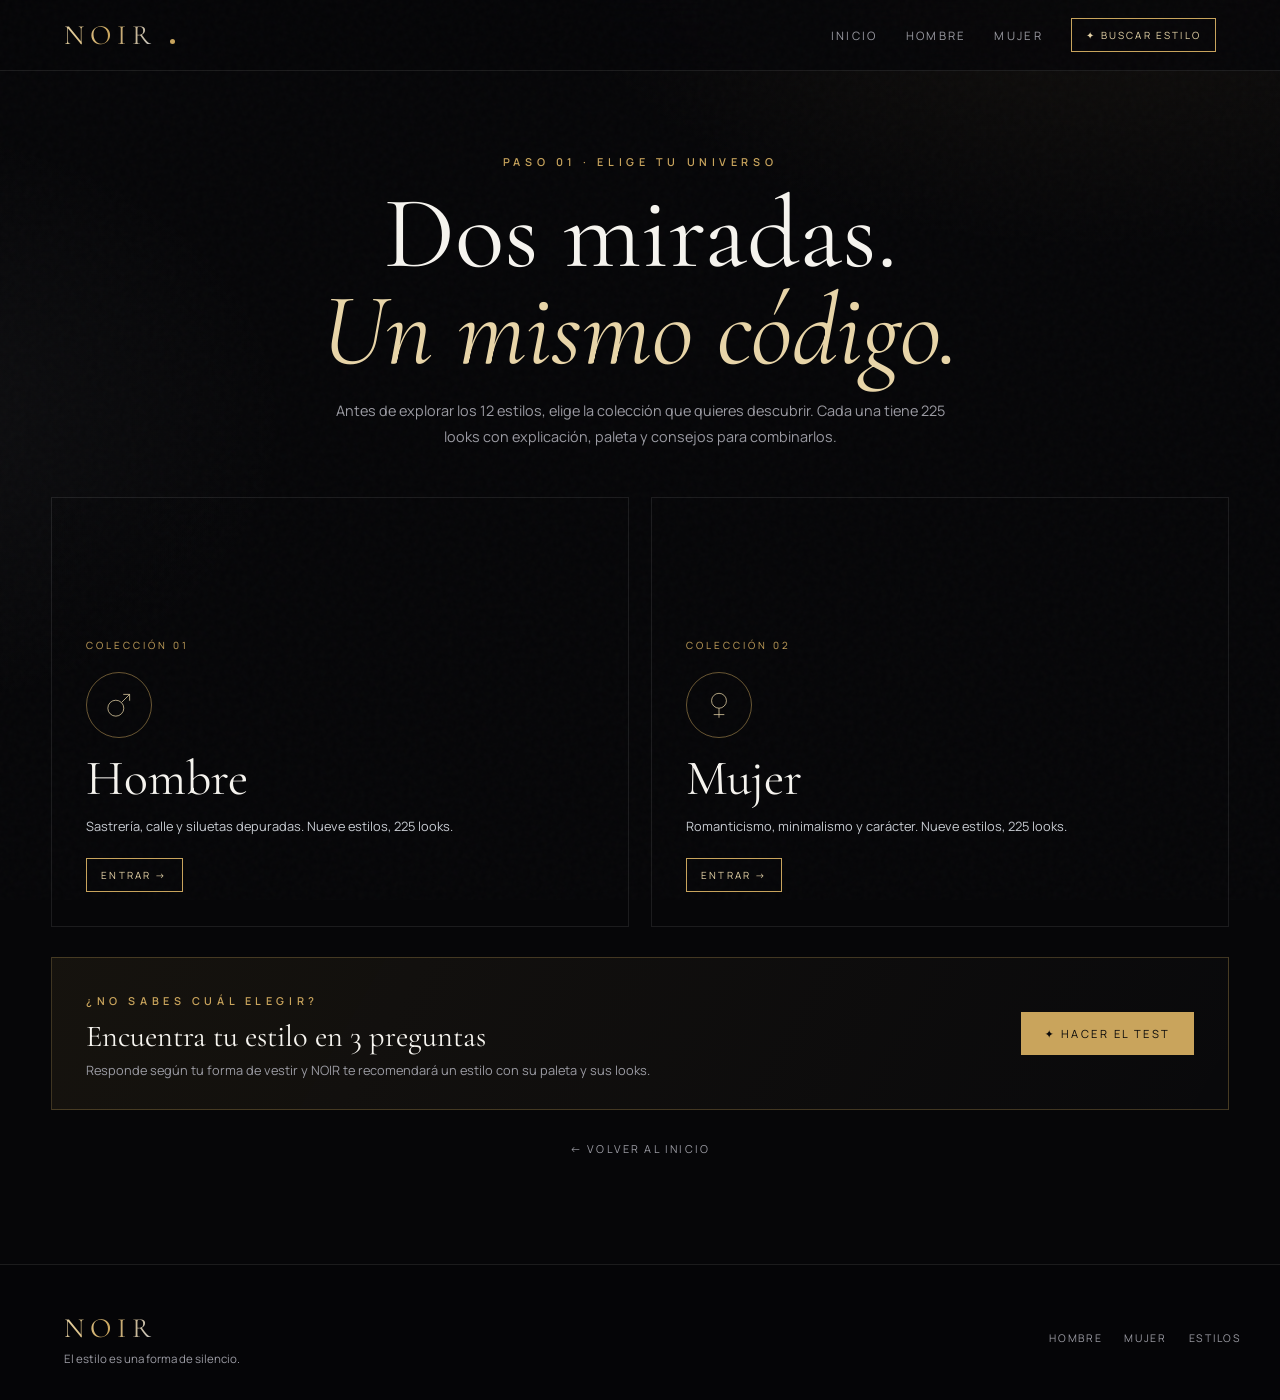
==== select.html @ a84e97fd "first commit" ====
<!DOCTYPE html>
<html lang="es">
<head>
  <meta charset="UTF-8">
  <meta name="viewport" content="width=device-width, initial-scale=1">
  <meta name="description" content="Elige tu colección en NOIR o descubre tu estilo con el test de 3 preguntas.">
  <title>Elige tu universo · NOIR</title>
  <link rel="stylesheet" href="assets/css/styles.css">
</head>
<body data-page="select">

  <header class="site-header">
    <a class="brand" href="index.html"><span class="brand-mark">NOIR</span><span class="brand-dot"></span></a>
    <nav class="nav">
      <a href="index.html">Inicio</a>
      <a href="men.html">Hombre</a>
      <a href="women.html">Mujer</a>
      <button class="btn btn--small menu-trigger" type="button" data-open-search>✦ Buscar estilo</button>
    </nav>
  </header>

  <main class="select-page">
    <section class="select-hero">
      <div class="wrap">
        <span class="eyebrow">Paso 01 · Elige tu universo</span>
        <h1>Dos miradas.<br><em>Un mismo código.</em></h1>
        <p class="select-intro">Antes de explorar los 12 estilos, elige la colección que quieres descubrir. Cada una tiene 225 looks con explicación, paleta y consejos para combinarlos.</p>

        <div class="select-grid">
          <a class="select-card" href="men.html" data-preview="men">
            <div class="select-preview"></div>
            <div class="select-overlay"></div>
            <div class="select-content">
              <small>Colección 01</small>
              <div class="select-symbol">
                <svg viewBox="0 0 64 64" aria-hidden="true"><circle cx="26" cy="38" r="15"/><path d="M37 27 52 12M40 12h12v12"/></svg>
              </div>
              <h2>Hombre</h2>
              <p>Sastrería, calle y siluetas depuradas. Nueve estilos, 225 looks.</p>
              <span class="btn btn--small">Entrar →</span>
            </div>
          </a>
          <a class="select-card" href="women.html" data-preview="women">
            <div class="select-preview"></div>
            <div class="select-overlay"></div>
            <div class="select-content">
              <small>Colección 02</small>
              <div class="select-symbol">
                <svg viewBox="0 0 64 64" aria-hidden="true"><circle cx="32" cy="24" r="14"/><path d="M32 38v18M22 50h20"/></svg>
              </div>
              <h2>Mujer</h2>
              <p>Romanticismo, minimalismo y carácter. Nueve estilos, 225 looks.</p>
              <span class="btn btn--small">Entrar →</span>
            </div>
          </a>
        </div>

        <div class="quiz-teaser">
          <div>
            <span class="eyebrow">¿No sabes cuál elegir?</span>
            <h3 class="serif">Encuentra tu estilo en 3 preguntas</h3>
            <p>Responde según tu forma de vestir y NOIR te recomendará un estilo con su paleta y sus looks.</p>
          </div>
          <button class="btn btn--solid" type="button" data-open-quiz>✦ Hacer el test</button>
        </div>
        <p style="text-align:center;margin-top:26px"><a class="back-link" href="index.html">← Volver al inicio</a></p>
      </div>
    </section>
  </main>

  <footer class="site-footer">
    <div class="wrap footer-inner">
      <div><a class="brand" href="index.html"><span class="brand-mark">NOIR</span></a><p>El estilo es una forma de silencio.</p></div>
      <div class="footer-links"><a href="men.html">Hombre</a><a href="women.html">Mujer</a><a href="#" data-open-search>Estilos</a></div>
    </div>
  </footer>

  <div id="search-overlay">
    <aside class="search-panel" role="dialog" aria-label="Buscar por estilo">
      <div class="search-panel-head">
        <div><span class="eyebrow">Menú de búsqueda</span><h2 class="serif">Explora estilos</h2></div>
        <button class="icon-close" type="button" data-close-search aria-label="Cerrar búsqueda">✕</button>
      </div>
      <div class="search-strip" id="search-strip"></div>
      <input id="search-input" class="search-input" type="search" placeholder="Buscar un estilo…" aria-label="Buscar un estilo">
      <div id="category-groups"></div>
      <div class="search-note"><b>12 estilos · 450 looks.</b> Cada estilo abre 25 cards con colores, categoría y explicación.</div>
    </aside>
  </div>

  <div id="detail-overlay"><div class="detail-box" role="dialog" aria-label="Detalle del outfit"></div></div>

  <div id="choose-overlay">
    <div class="choose-box" role="dialog" aria-label="Elegir colección">
      <button id="choose-close" class="icon-close" type="button" aria-label="Cerrar">✕</button>
      <span class="eyebrow">Estilo mixto</span>
      <h3 id="choose-name" class="serif"></h3>
      <p>Este estilo funciona en ambas colecciones. ¿Quieres verlo en hombre o en mujer?</p>
      <div class="choose-actions">
        <button class="btn" type="button" data-choose-gender="men">Hombre</button>
        <button class="btn btn--ghost" type="button" data-choose-gender="women">Mujer</button>
      </div>
    </div>
  </div>

  <div id="quiz-overlay">
    <div class="quiz-box" role="dialog" aria-label="Test de estilo">
      <button class="icon-close" type="button" data-close-quiz aria-label="Cerrar test">✕</button>
      <div id="quiz-flow">
        <div class="quiz-progress"><span id="quiz-step">Pregunta 1 de 3</span><div class="quiz-bar"><i id="quiz-bar-fill"></i></div></div>
        <span class="eyebrow">Test NOIR</span>
        <h2 id="quiz-question" class="serif"></h2>
        <div id="quiz-options"></div>
      </div>
      <div id="quiz-result" class="hidden"></div>
    </div>
  </div>

  <script src="assets/js/manifest.js"></script>
  <script src="assets/js/data.js"></script>
  <script src="assets/js/app.js"></script>
</body>
</html>
---- assets/css/styles.css ----
@import url('https://fonts.googleapis.com/css2?family=Cormorant+Garamond:ital,wght@0,400;0,500;0,600;1,400;1,500&family=Manrope:wght@300;400;500;600;700&display=swap');

:root {
  --black: #060608;
  --black-2: #0b0b0e;
  --panel: #111115;
  --panel-2: #17171c;
  --line: rgba(255, 255, 255, 0.09);
  --white: #f6f4ef;
  --muted: #9b9ba3;
  --silver: #c8ccd2;
  --gold: #c9a45c;
  --gold-soft: #e8d5a8;
  --gold-deep: #8a6d34;
  --serif: 'Cormorant Garamond', Georgia, serif;
  --sans: 'Manrope', system-ui, sans-serif;
  --shadow: 0 24px 60px rgba(0, 0, 0, 0.55);
}

* { box-sizing: border-box; }

html { scroll-behavior: smooth; }

body {
  margin: 0;
  min-height: 100vh;
  color: var(--white);
  background:
    radial-gradient(900px 600px at 85% -10%, rgba(201, 164, 92, 0.09), transparent 65%),
    radial-gradient(700px 500px at -10% 30%, rgba(200, 204, 210, 0.05), transparent 60%),
    var(--black);
  font-family: var(--sans);
  font-weight: 400;
  -webkit-font-smoothing: antialiased;
  overflow-x: hidden;
}

body::after {
  content: '';
  position: fixed;
  inset: 0;
  pointer-events: none;
  z-index: 999;
  opacity: 0.035;
  background-image: url("data:image/svg+xml,%3Csvg viewBox='0 0 180 180' xmlns='http://www.w3.org/2000/svg'%3E%3Cfilter id='n'%3E%3CfeTurbulence type='fractalNoise' baseFrequency='.9' numOctaves='3'/%3E%3C/filter%3E%3Crect width='100%25' height='100%25' filter='url(%23n)' opacity='.7'/%3E%3C/svg%3E");
}

a { color: inherit; text-decoration: none; }
button { font: inherit; color: inherit; }
img { display: block; max-width: 100%; }

::selection { background: rgba(201, 164, 92, 0.35); color: #fff; }

.wrap { width: min(1240px, 92vw); margin: 0 auto; }
.eyebrow {
  font-size: 0.68rem;
  letter-spacing: 0.42em;
  text-transform: uppercase;
  color: var(--gold);
  font-weight: 600;
}
.serif { font-family: var(--serif); font-weight: 500; }
.muted { color: var(--muted); }

/* ---------- Splash / animación de logo ---------- */
#splash {
  position: fixed;
  inset: 0;
  z-index: 1000;
  display: grid;
  place-items: center;
  background: radial-gradient(circle at 50% 48%, #161319 0%, #07070a 45%, #030304 100%);
  transition: opacity 0.9s ease, visibility 0.9s ease;
}
#splash.is-hidden { opacity: 0; visibility: hidden; pointer-events: none; }

.splash-ring {
  position: absolute;
  width: min(78vmin, 640px);
  aspect-ratio: 1;
  border: 1px solid rgba(201, 164, 92, 0.28);
  border-radius: 50%;
  animation: ringIn 1.5s cubic-bezier(.2,.8,.2,1) both, slowSpin 26s linear infinite;
}
.splash-ring::before,
.splash-ring::after {
  content: '';
  position: absolute;
  inset: 9%;
  border: 1px solid rgba(200, 204, 210, 0.13);
  border-radius: 50%;
}
.splash-ring::after { inset: 24%; border-color: rgba(201, 164, 92, 0.16); }

.splash-spark {
  position: absolute;
  width: 4px; height: 4px;
  border-radius: 50%;
  background: var(--gold-soft);
  box-shadow: 0 0 14px 3px rgba(232, 213, 168, 0.65);
  animation: sparkFloat 3.2s ease-in-out infinite alternate;
}

.splash-center { position: relative; text-align: center; z-index: 2; }
.monogram {
  position: relative;
  display: grid;
  place-items: center;
  width: 132px;
  height: 132px;
  margin: 0 auto 26px;
  border: 1px solid rgba(201, 164, 92, 0.6);
  transform: rotate(45deg) scale(0.5);
  opacity: 0;
  animation: monogramIn 1.1s cubic-bezier(.16,1,.3,1) 0.15s forwards;
}
.monogram span {
  transform: rotate(-45deg);
  font-family: var(--serif);
  font-size: 4.6rem;
  line-height: 1;
  color: var(--gold-soft);
  text-shadow: 0 0 30px rgba(201, 164, 92, 0.4);
}
.splash-title {
  display: flex;
  justify-content: center;
  gap: 0.06em;
  margin: 0;
  font-family: var(--serif);
  font-size: clamp(4rem, 16vw, 10rem);
  font-weight: 500;
  letter-spacing: 0.16em;
  line-height: 0.9;
  padding-left: 0.16em;
}
.splash-title span {
  display: inline-block;
  background: linear-gradient(105deg, #7c6640 0%, #f7e9c6 32%, #c9a45c 50%, #f7e9c6 68%, #7c6640 100%);
  background-size: 260% 100%;
  -webkit-background-clip: text;
  background-clip: text;
  color: transparent;
  clip-path: inset(0 0 100% 0);
  transform: translateY(26px);
  animation: letterIn 0.85s cubic-bezier(.16,1,.3,1) forwards, shimmer 3.2s ease-in-out infinite;
}
.splash-title span:nth-child(1) { animation-delay: 0.55s, 1.5s; }
.splash-title span:nth-child(2) { animation-delay: 0.68s, 1.5s; }
.splash-title span:nth-child(3) { animation-delay: 0.81s, 1.5s; }
.splash-title span:nth-child(4) { animation-delay: 0.94s, 1.5s; }
.splash-sub {
  margin-top: 20px;
  font-size: 0.66rem;
  letter-spacing: 0.62em;
  text-transform: uppercase;
  color: var(--silver);
  opacity: 0;
  animation: fadeSoft 1s ease 1.35s forwards;
}
.splash-line {
  width: 0;
  height: 1px;
  margin: 30px auto 0;
  background: linear-gradient(90deg, transparent, var(--gold), transparent);
  animation: lineGrow 1.2s ease 1.5s forwards;
}
.splash-skip {
  position: absolute;
  right: 28px;
  bottom: 26px;
  border: 0;
  background: none;
  color: var(--muted);
  font-size: 0.68rem;
  letter-spacing: 0.2em;
  text-transform: uppercase;
  cursor: pointer;
  z-index: 4;
}
.splash-skip:hover { color: var(--gold); }

@keyframes ringIn { from { transform: scale(0.6); opacity: 0; } to { transform: scale(1); opacity: 1; } }
@keyframes slowSpin { to { transform: rotate(360deg); } }
@keyframes monogramIn { to { transform: rotate(45deg) scale(1); opacity: 1; } }
@keyframes letterIn { to { clip-path: inset(0 0 -10% 0); transform: translateY(0); } }
@keyframes shimmer { 0%,100% { background-position: 0% 50%; } 50% { background-position: 100% 50%; } }
@keyframes fadeSoft { to { opacity: 0.8; } }
@keyframes lineGrow { to { width: min(300px, 60vw); } }
@keyframes sparkFloat {
  from { transform: translate3d(0, 12px, 0) scale(0.6); opacity: 0.2; }
  to { transform: translate3d(14px, -18px, 0) scale(1.25); opacity: 1; }
}

/* ---------- Header ---------- */
.site-header {
  position: sticky;
  top: 0;
  z-index: 100;
  display: flex;
  align-items: center;
  justify-content: space-between;
  gap: 20px;
  padding: 18px 5vw;
  border-bottom: 1px solid var(--line);
  background: rgba(6, 6, 8, 0.78);
  backdrop-filter: blur(18px);
}
.brand { display: inline-flex; align-items: baseline; gap: 12px; }
.brand-mark {
  font-family: var(--serif);
  font-size: 1.75rem;
  letter-spacing: 0.22em;
  background: linear-gradient(100deg, var(--gold-soft), var(--gold), var(--silver));
  -webkit-background-clip: text;
  background-clip: text;
  color: transparent;
}
.brand-dot { width: 5px; height: 5px; background: var(--gold); border-radius: 50%; }
.nav { display: flex; align-items: center; gap: 28px; }
.nav a {
  font-size: 0.72rem;
  letter-spacing: 0.2em;
  text-transform: uppercase;
  color: var(--muted);
  transition: color 0.25s;
}
.nav a:hover, .nav a.active { color: var(--gold-soft); }

.btn {
  display: inline-flex;
  align-items: center;
  justify-content: center;
  gap: 10px;
  padding: 13px 22px;
  border: 1px solid var(--gold);
  background: transparent;
  color: var(--gold-soft);
  font-size: 0.7rem;
  letter-spacing: 0.22em;
  text-transform: uppercase;
  cursor: pointer;
  transition: background 0.3s, color 0.3s, box-shadow 0.3s, transform 0.3s;
}
.btn:hover { background: var(--gold); color: #0a0a0b; box-shadow: 0 0 28px rgba(201,164,92,.25); transform: translateY(-2px); }
.btn--solid { background: var(--gold); color: #0a0a0b; }
.btn--solid:hover { background: var(--gold-soft); color: #0a0a0b; }
.btn--ghost { border-color: rgba(255,255,255,.22); color: var(--silver); }
.btn--ghost:hover { border-color: var(--silver); background: rgba(255,255,255,.06); color: #fff; box-shadow: none; }
.btn--small { padding: 9px 14px; font-size: 0.62rem; }
.btn svg { width: 16px; height: 16px; }
.menu-trigger { white-space: nowrap; }

/* ---------- Hero ---------- */
.hero {
  position: relative;
  min-height: min(78vh, 760px);
  display: grid;
  align-items: center;
  overflow: hidden;
}
.hero-glow {
  position: absolute;
  top: -20%;
  right: -5%;
  width: 60vw;
  height: 60vw;
  border-radius: 50%;
  background: radial-gradient(circle, rgba(201,164,92,.14), transparent 62%);
  filter: blur(20px);
  pointer-events: none;
}
.hero-inner { position: relative; display: grid; gap: 26px; padding: 80px 0 70px; max-width: 820px; }
.hero h1 {
  margin: 0;
  font-family: var(--serif);
  font-size: clamp(3.2rem, 8vw, 7.4rem);
  font-weight: 400;
  line-height: 0.96;
  letter-spacing: -0.02em;
}
.hero h1 em { color: var(--gold-soft); font-weight: 400; }
.hero p { max-width: 540px; margin: 0; color: var(--muted); font-size: 0.98rem; line-height: 1.85; font-weight: 300; }
.hero-actions { display: flex; flex-wrap: wrap; gap: 14px; margin-top: 14px; }
.hero-meta { display: flex; gap: 34px; margin-top: 42px; }
.hero-meta div { border-left: 1px solid rgba(201,164,92,.45); padding-left: 16px; }
.hero-meta strong { display: block; font-family: var(--serif); font-size: 2rem; color: var(--white); line-height: 1; }
.hero-meta span { font-size: .62rem; letter-spacing: .2em; text-transform: uppercase; color: var(--muted); }

/* ---------- Secciones ---------- */
.section { padding: 76px 0; }
.section--top { padding-top: 40px; }
.section-head { display: flex; align-items: flex-end; justify-content: space-between; gap: 24px; margin-bottom: 34px; }
.section-head h2 {
  margin: 10px 0 0;
  font-family: var(--serif);
  font-size: clamp(2.2rem, 4.4vw, 3.8rem);
  font-weight: 400;
  line-height: 1.05;
}
.section-head p { margin: 0; max-width: 380px; color: var(--muted); font-size: .86rem; line-height: 1.7; }
.divider { height: 1px; background: linear-gradient(90deg, transparent, var(--line) 15%, var(--line) 85%, transparent); }

/* ---------- Tarjetas de género ---------- */
.gender-grid { display: grid; grid-template-columns: repeat(2, minmax(0, 1fr)); gap: 22px; }
.gender-card {
  position: relative;
  overflow: hidden;
  display: grid;
  grid-template-columns: 1fr auto;
  align-items: center;
  gap: 16px;
  min-height: 260px;
  padding: 38px;
  border: 1px solid var(--line);
  background: linear-gradient(145deg, rgba(255,255,255,.035), rgba(255,255,255,.008));
  transition: border-color .4s, transform .4s, background .4s;
}
.gender-card::before {
  content: '';
  position: absolute;
  inset: 0;
  background: radial-gradient(400px 200px at 90% 10%, rgba(201,164,92,.12), transparent 70%);
  opacity: 0;
  transition: opacity .4s;
}
.gender-card:hover { border-color: rgba(201,164,92,.55); transform: translateY(-6px); background: linear-gradient(145deg, rgba(201,164,92,.09), rgba(255,255,255,.01)); }
.gender-card:hover::before { opacity: 1; }
.gender-card small { display: block; color: var(--gold); letter-spacing: .3em; font-size: .62rem; text-transform: uppercase; }
.gender-card h3 { margin: 12px 0 6px; font-family: var(--serif); font-size: clamp(2.6rem, 5vw, 4.4rem); font-weight: 400; }
.gender-card p { margin: 0 0 22px; color: var(--muted); font-size: .82rem; max-width: 280px; line-height: 1.7; }
.gender-card .btn { position: relative; }
.gender-icon {
  position: relative;
  width: 150px;
  height: 150px;
  display: grid;
  place-items: center;
  border: 1px solid rgba(201,164,92,.35);
  border-radius: 50%;
}
.gender-icon::before { content: ''; position: absolute; inset: 12px; border: 1px dashed rgba(200,204,210,.18); border-radius: 50%; animation: slowSpin 40s linear infinite; }
.gender-icon svg { width: 62px; height: 62px; fill: none; stroke: var(--gold-soft); stroke-width: 1.3; }
.gender-card:hover .gender-icon svg { filter: drop-shadow(0 0 12px rgba(201,164,92,.6)); }

/* ---------- Mosaico aleatorio ---------- */
.mosaic {
  display: grid;
  grid-template-columns: repeat(6, 1fr);
  grid-auto-rows: 120px;
  gap: 10px;
}
.mosaic button {
  position: relative;
  padding: 0;
  border: 0;
  overflow: hidden;
  background: var(--panel);
  cursor: pointer;
}
.mosaic button:nth-child(1) { grid-column: span 2; grid-row: span 2; }
.mosaic button:nth-child(2) { grid-column: span 2; grid-row: span 1; }
.mosaic button:nth-child(3) { grid-column: span 1; grid-row: span 2; }
.mosaic button:nth-child(4) { grid-column: span 2; grid-row: span 1; }
.mosaic button:nth-child(6) { grid-column: span 2; grid-row: span 1; }
.mosaic img { width: 100%; height: 100%; object-fit: cover; filter: grayscale(.35) contrast(1.05); transition: transform .7s, filter .5s; }
.mosaic button:hover img { transform: scale(1.08); filter: grayscale(0); }
.mosaic button::after {
  content: '';
  position: absolute;
  inset: 0;
  background: linear-gradient(180deg, transparent 45%, rgba(0,0,0,.7));
  opacity: .7;
}
.mosaic button span {
  position: absolute;
  z-index: 2;
  left: 12px;
  bottom: 10px;
  font-size: .58rem;
  letter-spacing: .18em;
  text-transform: uppercase;
  color: var(--gold-soft);
  opacity: 0;
  transform: translateY(6px);
  transition: .3s;
}
.mosaic button:hover span { opacity: 1; transform: none; }

/* ---------- Panel de búsqueda ---------- */
#search-overlay {
  position: fixed;
  inset: 0;
  z-index: 300;
  display: flex;
  justify-content: flex-end;
  background: rgba(0,0,0,.72);
  backdrop-filter: blur(6px);
  opacity: 0;
  visibility: hidden;
  transition: opacity .35s, visibility .35s;
}
#search-overlay.is-open { opacity: 1; visibility: visible; }
.search-panel {
  width: min(680px, 100%);
  height: 100%;
  overflow-y: auto;
  padding: 34px clamp(20px, 4vw, 48px) 60px;
  border-left: 1px solid rgba(201,164,92,.3);
  background: linear-gradient(180deg, #101014, #08080a);
  transform: translateX(40px);
  opacity: 0;
  transition: transform .45s cubic-bezier(.16,1,.3,1), opacity .45s;
}
#search-overlay.is-open .search-panel { transform: none; opacity: 1; }
.search-panel-head { display: flex; align-items: flex-start; justify-content: space-between; gap: 20px; }
.search-panel h2 { margin: 8px 0 4px; font-family: var(--serif); font-size: 2.8rem; font-weight: 400; }
.icon-close {
  width: 40px; height: 40px;
  display: grid; place-items: center;
  border: 1px solid var(--line);
  background: transparent;
  cursor: pointer;
  color: var(--silver);
  font-size: 1.2rem;
  transition: .25s;
}
.icon-close:hover { border-color: var(--gold); color: var(--gold); transform: rotate(90deg); }
.search-strip { display: flex; gap: 6px; height: 74px; margin: 26px 0 10px; overflow: hidden; }
.search-strip img { width: 25%; height: 100%; object-fit: cover; filter: grayscale(.5) brightness(.75); }
.search-input {
  width: 100%;
  margin: 14px 0 4px;
  padding: 12px 14px;
  border: 1px solid var(--line);
  background: rgba(255,255,255,.03);
  color: var(--white);
  font-family: var(--sans);
  font-size: .78rem;
  letter-spacing: .04em;
  outline: none;
  transition: border-color .25s;
}
.search-input::placeholder { color: var(--muted); }
.search-input:focus { border-color: var(--gold); }
.group-title {
  display: flex;
  align-items: center;
  gap: 14px;
  margin: 30px 0 14px;
  font-size: .64rem;
  letter-spacing: .32em;
  text-transform: uppercase;
  color: var(--silver);
}
.group-title::after { content: ''; flex: 1; height: 1px; background: var(--line); }
.category-grid { display: grid; grid-template-columns: repeat(2, minmax(0,1fr)); gap: 10px; }
.category-item {
  display: flex;
  align-items: center;
  gap: 12px;
  padding: 12px;
  border: 1px solid var(--line);
  background: rgba(255,255,255,.018);
  text-align: left;
  cursor: pointer;
  transition: .3s;
}
.category-item:hover { border-color: rgba(201,164,92,.55); background: rgba(201,164,92,.07); transform: translateY(-2px); }
.category-item img { width: 46px; height: 58px; object-fit: cover; filter: grayscale(.4); }
.category-item b { display: block; font-family: var(--serif); font-size: 1.15rem; font-weight: 500; }
.category-item small { color: var(--muted); font-size: .6rem; letter-spacing: .12em; }
.search-note { margin-top: 28px; padding: 16px; border: 1px solid rgba(201,164,92,.22); background: rgba(201,164,92,.05); color: var(--muted); font-size: .76rem; line-height: 1.7; }
.search-note b { color: var(--gold-soft); }

/* ---------- Lookbook / cards ---------- */
.page-hero { padding: 72px 0 38px; }
.page-hero h1 {
  margin: 12px 0 12px;
  font-family: var(--serif);
  font-size: clamp(3.2rem, 7vw, 6.4rem);
  font-weight: 400;
  line-height: .95;
}
.page-hero p { margin: 0; max-width: 620px; color: var(--muted); line-height: 1.8; font-size: .9rem; }
.page-hero-actions { display: flex; flex-wrap: wrap; gap: 12px; margin-top: 28px; }
.back-link { display: inline-flex; align-items: center; gap: 8px; color: var(--muted); font-size: .68rem; letter-spacing: .2em; text-transform: uppercase; }
.back-link:hover { color: var(--gold); }
.filters { display: flex; flex-wrap: wrap; gap: 8px; padding: 22px 0 28px; border-top: 1px solid var(--line); }
.chip {
  padding: 9px 15px;
  border: 1px solid var(--line);
  background: transparent;
  color: var(--muted);
  font-size: .65rem;
  letter-spacing: .16em;
  text-transform: uppercase;
  cursor: pointer;
  transition: .25s;
}
.chip:hover { color: var(--white); border-color: var(--silver); }
.chip.is-active { border-color: var(--gold); background: rgba(201,164,92,.12); color: var(--gold-soft); }

.card-grid { display: grid; grid-template-columns: repeat(auto-fill, minmax(230px, 1fr)); gap: 18px; }
.outfit-card {
  position: relative;
  display: block;
  width: 100%;
  padding: 0;
  border: 1px solid var(--line);
  background: var(--panel);
  text-align: left;
  cursor: pointer;
  overflow: hidden;
  opacity: 0;
  transform: translateY(22px);
  transition: opacity .6s ease, transform .6s ease, border-color .35s, box-shadow .35s;
}
.outfit-card.is-visible { opacity: 1; transform: none; }
.outfit-card:hover { border-color: rgba(201,164,92,.6); box-shadow: 0 18px 45px rgba(0,0,0,.6); }
.card-image { position: relative; aspect-ratio: 3 / 4; overflow: hidden; background: #15151a; }
.card-image img { width: 100%; height: 100%; object-fit: cover; transition: transform .8s cubic-bezier(.16,1,.3,1), filter .5s; filter: saturate(.86) contrast(1.03); }
.outfit-card:hover .card-image img { transform: scale(1.07); filter: saturate(1.05); }
.card-image::after { content: ''; position: absolute; inset: 0; background: linear-gradient(180deg, transparent 40%, rgba(4,4,6,.88)); }
.card-num { position: absolute; top: 12px; right: 12px; z-index: 2; font-family: var(--serif); font-size: 1.2rem; color: rgba(255,255,255,.55); }
.card-style {
  position: absolute;
  top: 12px; left: 12px; z-index: 2;
  padding: 5px 9px;
  border: 1px solid rgba(201,164,92,.5);
  background: rgba(6,6,8,.6);
  color: var(--gold-soft);
  font-size: .55rem;
  letter-spacing: .16em;
  text-transform: uppercase;
}
.card-info { position: relative; padding: 16px 16px 18px; }
.card-info h3 { margin: 0 0 6px; font-family: var(--serif); font-size: 1.35rem; font-weight: 500; }
.card-info p { margin: 0 0 12px; font-size: .7rem; color: var(--muted); letter-spacing: .08em; }
.swatches { display: flex; gap: 5px; }
.swatches i { width: 15px; height: 15px; border-radius: 50%; border: 1px solid rgba(255,255,255,.25); }
.card-cta {
  position: absolute;
  right: 14px; bottom: 14px;
  width: 28px; height: 28px;
  display: grid; place-items: center;
  border: 1px solid var(--line);
  border-radius: 50%;
  color: var(--gold);
  font-size: .8rem;
  transition: .3s;
}
.outfit-card:hover .card-cta { background: var(--gold); color: #111; border-color: var(--gold); }
.hidden { display: none !important; }

/* ---------- Modal de detalle ---------- */
#detail-overlay {
  position: fixed;
  inset: 0;
  z-index: 400;
  display: grid;
  place-items: center;
  padding: 24px;
  background: rgba(0,0,0,.82);
  backdrop-filter: blur(10px);
  opacity: 0;
  visibility: hidden;
  transition: opacity .35s, visibility .35s;
}
#detail-overlay.is-open { opacity: 1; visibility: visible; }
.detail-box {
  position: relative;
  display: grid;
  grid-template-columns: minmax(0, 1fr) minmax(0, 1fr);
  width: min(1000px, 96vw);
  max-height: min(88vh, 780px);
  border: 1px solid rgba(201,164,92,.35);
  background: #0c0c10;
  box-shadow: var(--shadow);
  overflow: hidden;
  transform: translateY(24px) scale(.98);
  transition: transform .45s cubic-bezier(.16,1,.3,1);
}
#detail-overlay.is-open .detail-box { transform: none; }
.detail-image { position: relative; min-height: 420px; overflow: hidden; background: #17171c; }
.detail-image img { width: 100%; height: 100%; object-fit: cover; }
.detail-image::after { content: ''; position: absolute; inset: 0; background: linear-gradient(180deg, transparent 60%, rgba(0,0,0,.6)); }
.detail-badge { position: absolute; z-index: 2; top: 20px; left: 20px; padding: 7px 12px; border: 1px solid rgba(201,164,92,.6); background: rgba(0,0,0,.55); color: var(--gold-soft); font-size: .6rem; letter-spacing: .2em; text-transform: uppercase; }
.detail-body { overflow-y: auto; padding: 42px clamp(24px, 4vw, 46px); }
.detail-body .eyebrow { display: block; margin-bottom: 12px; }
.detail-body h2 { margin: 0 0 6px; font-family: var(--serif); font-size: clamp(2rem, 4vw, 3.2rem); font-weight: 400; line-height: 1; }
.detail-tagline { margin: 0 0 24px; color: var(--gold); font-family: var(--serif); font-style: italic; font-size: 1.25rem; }
.detail-section { padding: 18px 0; border-top: 1px solid var(--line); }
.detail-label { display: block; margin-bottom: 10px; font-size: .6rem; letter-spacing: .28em; text-transform: uppercase; color: var(--silver); }
.detail-section p { margin: 0; color: var(--muted); font-size: .85rem; line-height: 1.8; font-weight: 300; }
.detail-category { display: inline-block; padding: 7px 12px; border: 1px solid rgba(201,164,92,.35); color: var(--gold-soft); font-size: .72rem; letter-spacing: .08em; }
.color-list { display: flex; flex-wrap: wrap; gap: 14px; }
.color-item { display: flex; align-items: center; gap: 8px; font-size: .72rem; color: var(--silver); }
.color-item i { width: 24px; height: 24px; border: 1px solid rgba(255,255,255,.25); border-radius: 50%; }
.color-item small { display: block; color: var(--muted); font-size: .55rem; letter-spacing: .08em; }
.piece-list { display: flex; flex-wrap: wrap; gap: 7px; }
.piece-list span { padding: 6px 10px; border: 1px solid var(--line); color: var(--muted); font-size: .66rem; }
.detail-actions { display: flex; flex-wrap: wrap; gap: 10px; margin-top: 26px; }
.modal-close {
  position: absolute;
  z-index: 5;
  top: 14px; right: 14px;
  width: 38px; height: 38px;
  display: grid; place-items: center;
  border: 1px solid rgba(255,255,255,.25);
  background: rgba(6,6,8,.7);
  color: #fff;
  font-size: 1.1rem;
  cursor: pointer;
  transition: .25s;
}
.modal-close:hover { background: var(--gold); color: #111; transform: rotate(90deg); }
.detail-nav { position: absolute; z-index: 5; bottom: 16px; left: 16px; display: flex; gap: 8px; }
.detail-nav button {
  width: 34px; height: 34px;
  border: 1px solid rgba(255,255,255,.3);
  background: rgba(0,0,0,.5);
  color: #fff;
  cursor: pointer;
  transition: .25s;
}
.detail-nav button:hover { background: var(--gold); color: #111; }

/* ---------- Selector de género para estilos mixtos ---------- */
#choose-overlay {
  position: fixed;
  inset: 0;
  z-index: 350;
  display: grid;
  place-items: center;
  padding: 20px;
  background: rgba(0,0,0,.8);
  backdrop-filter: blur(8px);
  opacity: 0;
  visibility: hidden;
  transition: .3s;
}
#choose-overlay.is-open { opacity: 1; visibility: visible; }
.choose-box { position: relative; width: min(440px, 94vw); padding: 42px 34px; border: 1px solid rgba(201,164,92,.4); background: #0d0d11; text-align: center; }
.choose-box h3 { margin: 10px 0 8px; font-family: var(--serif); font-size: 2.2rem; font-weight: 400; }
.choose-box p { margin: 0 0 26px; color: var(--muted); font-size: .8rem; }
.choose-actions { display: grid; grid-template-columns: 1fr 1fr; gap: 12px; }

/* ---------- Footer ---------- */
.site-footer { padding: 46px 5vw 34px; border-top: 1px solid var(--line); background: #050507; }
.footer-inner { display: flex; flex-wrap: wrap; align-items: center; justify-content: space-between; gap: 20px; }
.footer-inner p { margin: 6px 0 0; color: var(--muted); font-size: .72rem; }
.footer-links { display: flex; gap: 22px; }
.footer-links a { color: var(--muted); font-size: .66rem; letter-spacing: .16em; text-transform: uppercase; }
.footer-links a:hover { color: var(--gold); }

/* ---------- Pantalla de selección ---------- */
.select-page { min-height: 100vh; }
.select-hero { padding: 78px 0 90px; text-align: center; }
.select-hero h1 {
  margin: 14px 0 18px;
  font-family: var(--serif);
  font-size: clamp(3.2rem, 8vw, 7rem);
  font-weight: 400;
  line-height: .95;
}
.select-hero h1 em { color: var(--gold-soft); font-weight: 400; }
.select-intro { max-width: 620px; margin: 0 auto 46px; color: var(--muted); line-height: 1.85; font-size: .9rem; }
.select-grid { display: grid; grid-template-columns: repeat(2, minmax(0, 1fr)); gap: 22px; text-align: left; }
.select-card {
  position: relative;
  min-height: 430px;
  display: flex;
  align-items: flex-end;
  overflow: hidden;
  border: 1px solid var(--line);
  transition: border-color .4s, transform .4s, box-shadow .4s;
}
.select-card:hover { border-color: var(--gold); transform: translateY(-6px); box-shadow: 0 24px 60px rgba(0,0,0,.6); }
.select-preview { position: absolute; inset: 0; display: grid; grid-template-columns: 1fr 1fr; gap: 4px; }
.select-preview img { width: 100%; height: 100%; object-fit: cover; filter: grayscale(.55) brightness(.6); transition: transform .9s, filter .5s; }
.select-card:hover .select-preview img { transform: scale(1.06); filter: grayscale(.05) brightness(.8); }
.select-overlay { position: absolute; inset: 0; background: linear-gradient(180deg, rgba(6,6,8,.25) 0%, rgba(6,6,8,.55) 35%, rgba(6,6,8,.95) 100%); }
.select-content { position: relative; z-index: 2; padding: 34px; }
.select-content small { color: var(--gold); font-size: .62rem; letter-spacing: .3em; text-transform: uppercase; }
.select-symbol { width: 66px; height: 66px; margin: 18px 0 10px; display: grid; place-items: center; border: 1px solid rgba(201,164,92,.5); border-radius: 50%; }
.select-symbol svg { width: 34px; height: 34px; fill: none; stroke: var(--gold-soft); stroke-width: 1.4; }
.select-content h2 { margin: 0 0 8px; font-family: var(--serif); font-size: 3.1rem; font-weight: 400; }
.select-content p { margin: 0 0 20px; color: var(--silver); font-size: .8rem; line-height: 1.7; }
.quiz-teaser {
  display: flex;
  align-items: center;
  justify-content: space-between;
  gap: 24px;
  margin-top: 30px;
  padding: 30px 34px;
  border: 1px solid rgba(201,164,92,.28);
  background: linear-gradient(120deg, rgba(201,164,92,.08), rgba(255,255,255,.01));
  text-align: left;
}
.quiz-teaser h3 { margin: 8px 0 6px; font-size: 1.9rem; font-weight: 400; }
.quiz-teaser p { margin: 0; color: var(--muted); font-size: .8rem; }

/* ---------- Test de estilo ---------- */
#quiz-overlay, #favorites-overlay {
  position: fixed;
  inset: 0;
  z-index: 360;
  display: grid;
  place-items: center;
  padding: 20px;
  background: rgba(0,0,0,.85);
  backdrop-filter: blur(10px);
  opacity: 0;
  visibility: hidden;
  transition: .35s;
}
#quiz-overlay.is-open, #favorites-overlay.is-open { opacity: 1; visibility: visible; }
.quiz-box { position: relative; width: min(560px, 96vw); padding: 38px; border: 1px solid rgba(201,164,92,.4); background: #0d0d11; box-shadow: var(--shadow); }
.quiz-progress { margin-bottom: 28px; }
.quiz-progress span { font-size: .62rem; letter-spacing: .22em; text-transform: uppercase; color: var(--muted); }
.quiz-bar { height: 2px; margin-top: 10px; background: var(--line); }
.quiz-bar i { display: block; height: 100%; width: 33%; background: var(--gold); transition: width .4s; }
.quiz-box h2 { margin: 12px 0 24px; font-family: var(--serif); font-size: 2.2rem; font-weight: 400; line-height: 1.1; }
#quiz-options { display: grid; gap: 10px; }
.quiz-option {
  width: 100%;
  padding: 16px 18px;
  border: 1px solid var(--line);
  background: rgba(255,255,255,.02);
  color: var(--white);
  text-align: left;
  font-size: .85rem;
  cursor: pointer;
  transition: .25s;
}
.quiz-option:hover { border-color: var(--gold); background: rgba(201,164,92,.09); transform: translateX(6px); }
.quiz-result h2 { color: var(--gold-soft); }
.quiz-result .result-image { width: 100%; height: 210px; object-fit: cover; margin: 6px 0 20px; filter: saturate(.9); }
.quiz-result p { color: var(--muted); font-size: .85rem; line-height: 1.75; }
.quiz-result .result-palette { display: flex; gap: 6px; margin: 18px 0; }
.quiz-result .result-palette i { width: 26px; height: 26px; border-radius: 50%; border: 1px solid rgba(255,255,255,.25); }
.quiz-result .choose-actions { margin-top: 20px; }

/* ---------- Favoritos ---------- */
.fav-panel { width: min(900px, 96vw); max-height: 90vh; overflow-y: auto; padding: 30px; border: 1px solid rgba(201,164,92,.35); background: #0b0b0f; }
.fav-panel-head { display: flex; align-items: center; justify-content: space-between; gap: 16px; margin-bottom: 24px; }
.fav-panel h2 { margin: 6px 0 0; font-family: var(--serif); font-size: 2.2rem; font-weight: 400; }
.fav-empty { padding: 50px 20px; text-align: center; color: var(--muted); border: 1px dashed var(--line); }
.fav-item { position: relative; }
.fav-remove {
  position: absolute;
  z-index: 3;
  top: 10px; right: 10px;
  width: 28px; height: 28px;
  border: 1px solid rgba(255,255,255,.3);
  background: rgba(0,0,0,.6);
  color: #fff;
  cursor: pointer;
}
.fav-remove:hover { background: var(--gold); color: #111; }
.fav-count-badge { display: inline-grid; place-items: center; min-width: 18px; height: 18px; margin-left: 4px; padding: 0 4px; border-radius: 50%; background: var(--gold); color: #111; font-size: .6rem; }

/* ---------- Didáctica en inicio ---------- */
.steps { display: grid; grid-template-columns: repeat(3, minmax(0,1fr)); gap: 18px; }
.step { padding: 26px; border: 1px solid var(--line); background: rgba(255,255,255,.02); }
.step b { display: block; font-family: var(--serif); font-size: 2.6rem; color: var(--gold); line-height: 1; }
.step h3 { margin: 14px 0 8px; font-family: var(--serif); font-size: 1.5rem; font-weight: 500; }
.step p { margin: 0; color: var(--muted); font-size: .8rem; line-height: 1.7; }
.style-map { display: grid; grid-template-columns: repeat(4, minmax(0,1fr)); gap: 12px; }
.style-tile { padding: 20px; border: 1px solid var(--line); background: rgba(255,255,255,.02); transition: .3s; }
.style-tile:hover { border-color: var(--gold); transform: translateY(-4px); background: rgba(201,164,92,.06); }
.style-tile small { color: var(--gold); font-size: .56rem; letter-spacing: .18em; text-transform: uppercase; }
.style-tile h3 { margin: 8px 0 6px; font-family: var(--serif); font-size: 1.4rem; font-weight: 500; }
.style-tile p { margin: 0; color: var(--muted); font-size: .72rem; line-height: 1.6; }
.tip-box {
  display: flex; align-items: center; justify-content: space-between; gap: 20px;
  padding: 26px 30px; border: 1px solid rgba(200,204,210,.18);
  background: linear-gradient(120deg, rgba(200,204,210,.06), transparent);
}
.tip-box p { margin: 8px 0 0; color: var(--silver); font-family: var(--serif); font-size: 1.25rem; font-style: italic; }
.toast {
  position: fixed;
  z-index: 600;
  left: 50%;
  bottom: 32px;
  transform: translate(-50%, 20px);
  padding: 12px 20px;
  border: 1px solid var(--gold);
  background: #111;
  color: var(--gold-soft);
  font-size: .74rem;
  letter-spacing: .08em;
  opacity: 0;
  pointer-events: none;
  transition: .3s;
}
.toast.is-visible { opacity: 1; transform: translate(-50%, 0); }

/* Botones de color copiables */
.color-item { border: 0; background: none; cursor: pointer; padding: 2px; text-align: left; }
.color-item:hover i { outline: 1px solid var(--gold); outline-offset: 3px; }
.color-item small { font-family: monospace; }

/* ---------- Responsive ---------- */
@media (max-width: 860px) {
  .nav { gap: 14px; }
  .nav a { font-size: .62rem; letter-spacing: .1em; }
  .gender-grid { grid-template-columns: 1fr; }
  .mosaic { grid-template-columns: repeat(4, 1fr); grid-auto-rows: 100px; }
  .detail-box { grid-template-columns: 1fr; max-height: 94vh; }
  .detail-image { min-height: 280px; height: 38vh; }
  .detail-body { padding: 28px 22px; }
  .section-head { flex-direction: column; align-items: flex-start; }
  .select-grid { grid-template-columns: 1fr; }
  .select-card { min-height: 380px; }
  .quiz-teaser { flex-direction: column; align-items: flex-start; }
  .steps { grid-template-columns: 1fr; }
  .style-map { grid-template-columns: repeat(2, minmax(0, 1fr)); }
}
@media (max-width: 600px) {
  .site-header { padding: 14px 4vw; flex-wrap: wrap; }
  .nav { order: 3; width: 100%; justify-content: space-between; }
  .brand-mark { font-size: 1.4rem; }
  .btn { padding: 11px 14px; font-size: .62rem; }
  .hero { min-height: auto; }
  .hero-inner { padding: 60px 0 50px; }
  .hero-meta { gap: 18px; }
  .hero-meta strong { font-size: 1.5rem; }
  .mosaic { grid-template-columns: repeat(3, 1fr); grid-auto-rows: 88px; }
  .mosaic button:nth-child(n) { grid-column: span 1; grid-row: span 1; }
  .mosaic button:nth-child(1) { grid-column: span 2; grid-row: span 2; }
  .category-grid { grid-template-columns: 1fr; }
  .card-grid { grid-template-columns: repeat(2, minmax(0, 1fr)); gap: 10px; }
  .card-info { padding: 12px; }
  .card-info h3 { font-size: 1.1rem; }
  .gender-card { padding: 28px 22px; }
  .gender-icon { width: 100px; height: 100px; }
  .gender-icon svg { width: 44px; height: 44px; }
  .select-content { padding: 24px; }
  .select-content h2 { font-size: 2.4rem; }
  .style-map { grid-template-columns: 1fr; }
  .fav-panel { padding: 18px; }
  .quiz-box { padding: 26px 20px; }
}

@media (prefers-reduced-motion: reduce) {
  *, *::before, *::after { animation-duration: .01ms !important; animation-iteration-count: 1 !important; transition-duration: .01ms !important; }
}
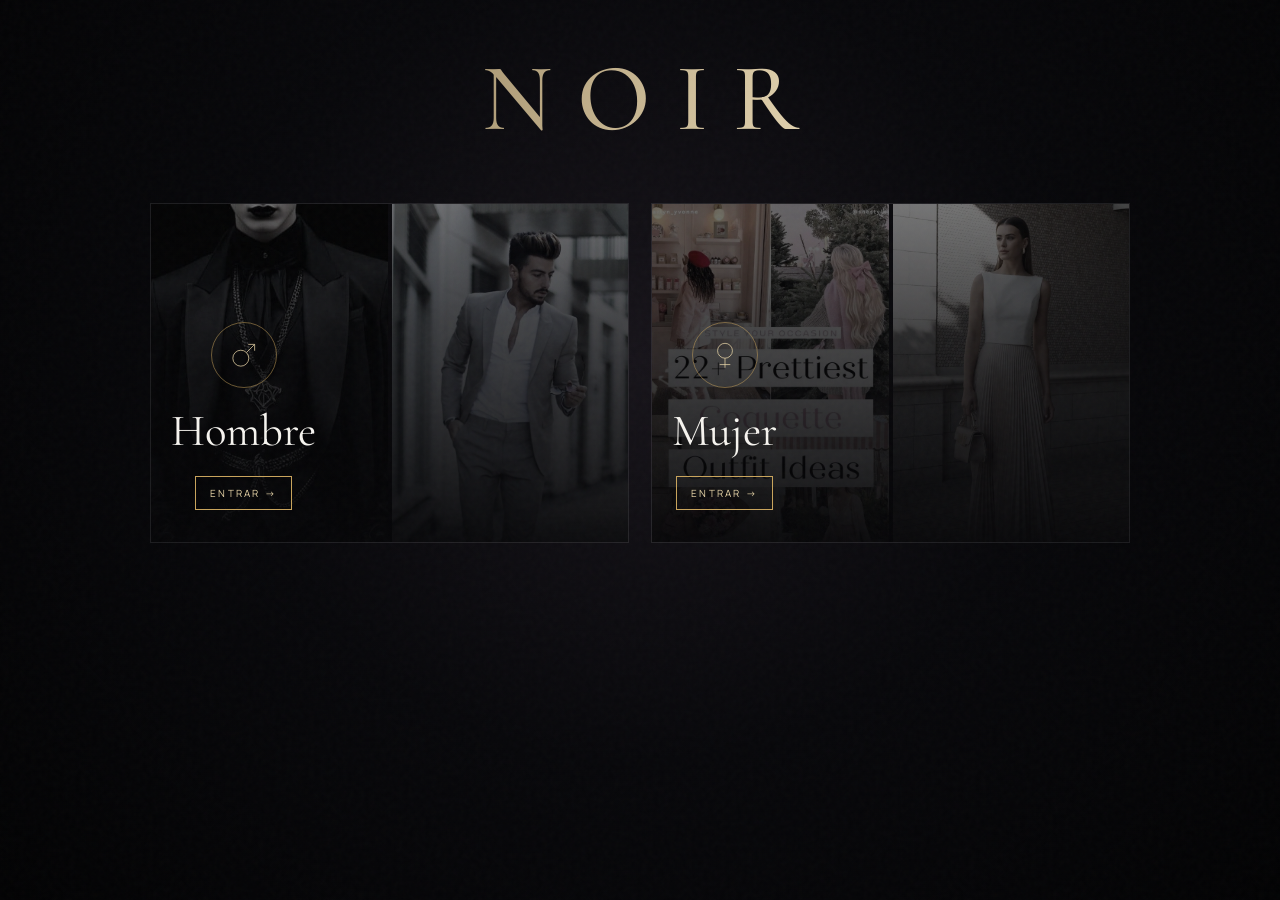
==== commit 1c6ac2c8: "second" ====
--- a/select.html
+++ b/select.html
@@ -3,118 +3,39 @@
 <head>
   <meta charset="UTF-8">
   <meta name="viewport" content="width=device-width, initial-scale=1">
-  <meta name="description" content="Elige tu colección en NOIR o descubre tu estilo con el test de 3 preguntas.">
+  <meta name="description" content="Elige tu colección en NOIR: Hombre o Mujer.">
   <title>Elige tu universo · NOIR</title>
   <link rel="stylesheet" href="assets/css/styles.css">
 </head>
-<body data-page="select">
-
-  <header class="site-header">
-    <a class="brand" href="index.html"><span class="brand-mark">NOIR</span><span class="brand-dot"></span></a>
-    <nav class="nav">
-      <a href="index.html">Inicio</a>
-      <a href="men.html">Hombre</a>
-      <a href="women.html">Mujer</a>
-      <button class="btn btn--small menu-trigger" type="button" data-open-search>✦ Buscar estilo</button>
-    </nav>
-  </header>
+<body data-page="select" class="select-only">
 
   <main class="select-page">
-    <section class="select-hero">
-      <div class="wrap">
-        <span class="eyebrow">Paso 01 · Elige tu universo</span>
-        <h1>Dos miradas.<br><em>Un mismo código.</em></h1>
-        <p class="select-intro">Antes de explorar los 12 estilos, elige la colección que quieres descubrir. Cada una tiene 225 looks con explicación, paleta y consejos para combinarlos.</p>
-
-        <div class="select-grid">
-          <a class="select-card" href="men.html" data-preview="men">
-            <div class="select-preview"></div>
-            <div class="select-overlay"></div>
-            <div class="select-content">
-              <small>Colección 01</small>
-              <div class="select-symbol">
-                <svg viewBox="0 0 64 64" aria-hidden="true"><circle cx="26" cy="38" r="15"/><path d="M37 27 52 12M40 12h12v12"/></svg>
-              </div>
-              <h2>Hombre</h2>
-              <p>Sastrería, calle y siluetas depuradas. Nueve estilos, 225 looks.</p>
-              <span class="btn btn--small">Entrar →</span>
-            </div>
-          </a>
-          <a class="select-card" href="women.html" data-preview="women">
-            <div class="select-preview"></div>
-            <div class="select-overlay"></div>
-            <div class="select-content">
-              <small>Colección 02</small>
-              <div class="select-symbol">
-                <svg viewBox="0 0 64 64" aria-hidden="true"><circle cx="32" cy="24" r="14"/><path d="M32 38v18M22 50h20"/></svg>
-              </div>
-              <h2>Mujer</h2>
-              <p>Romanticismo, minimalismo y carácter. Nueve estilos, 225 looks.</p>
-              <span class="btn btn--small">Entrar →</span>
-            </div>
-          </a>
+    <div class="select-logo" aria-label="NOIR">NOIR</div>
+    <div class="select-choices">
+      <a class="select-card" href="men.html" data-gender="men" data-preview="men">
+        <div class="select-preview"></div>
+        <div class="select-overlay"></div>
+        <div class="select-content">
+          <div class="select-symbol">
+            <svg viewBox="0 0 64 64" aria-hidden="true"><circle cx="26" cy="38" r="15"/><path d="M37 27 52 12M40 12h12v12"/></svg>
+          </div>
+          <h2>Hombre</h2>
+          <span class="btn btn--small">Entrar →</span>
         </div>
-
-        <div class="quiz-teaser">
-          <div>
-            <span class="eyebrow">¿No sabes cuál elegir?</span>
-            <h3 class="serif">Encuentra tu estilo en 3 preguntas</h3>
-            <p>Responde según tu forma de vestir y NOIR te recomendará un estilo con su paleta y sus looks.</p>
+      </a>
+      <a class="select-card" href="women.html" data-gender="women" data-preview="women">
+        <div class="select-preview"></div>
+        <div class="select-overlay"></div>
+        <div class="select-content">
+          <div class="select-symbol">
+            <svg viewBox="0 0 64 64" aria-hidden="true"><circle cx="32" cy="24" r="14"/><path d="M32 38v18M22 50h20"/></svg>
           </div>
-          <button class="btn btn--solid" type="button" data-open-quiz>✦ Hacer el test</button>
+          <h2>Mujer</h2>
+          <span class="btn btn--small">Entrar →</span>
         </div>
-        <p style="text-align:center;margin-top:26px"><a class="back-link" href="index.html">← Volver al inicio</a></p>
-      </div>
-    </section>
+      </a>
+    </div>
   </main>
-
-  <footer class="site-footer">
-    <div class="wrap footer-inner">
-      <div><a class="brand" href="index.html"><span class="brand-mark">NOIR</span></a><p>El estilo es una forma de silencio.</p></div>
-      <div class="footer-links"><a href="men.html">Hombre</a><a href="women.html">Mujer</a><a href="#" data-open-search>Estilos</a></div>
-    </div>
-  </footer>
-
-  <div id="search-overlay">
-    <aside class="search-panel" role="dialog" aria-label="Buscar por estilo">
-      <div class="search-panel-head">
-        <div><span class="eyebrow">Menú de búsqueda</span><h2 class="serif">Explora estilos</h2></div>
-        <button class="icon-close" type="button" data-close-search aria-label="Cerrar búsqueda">✕</button>
-      </div>
-      <div class="search-strip" id="search-strip"></div>
-      <input id="search-input" class="search-input" type="search" placeholder="Buscar un estilo…" aria-label="Buscar un estilo">
-      <div id="category-groups"></div>
-      <div class="search-note"><b>12 estilos · 450 looks.</b> Cada estilo abre 25 cards con colores, categoría y explicación.</div>
-    </aside>
-  </div>
-
-  <div id="detail-overlay"><div class="detail-box" role="dialog" aria-label="Detalle del outfit"></div></div>
-
-  <div id="choose-overlay">
-    <div class="choose-box" role="dialog" aria-label="Elegir colección">
-      <button id="choose-close" class="icon-close" type="button" aria-label="Cerrar">✕</button>
-      <span class="eyebrow">Estilo mixto</span>
-      <h3 id="choose-name" class="serif"></h3>
-      <p>Este estilo funciona en ambas colecciones. ¿Quieres verlo en hombre o en mujer?</p>
-      <div class="choose-actions">
-        <button class="btn" type="button" data-choose-gender="men">Hombre</button>
-        <button class="btn btn--ghost" type="button" data-choose-gender="women">Mujer</button>
-      </div>
-    </div>
-  </div>
-
-  <div id="quiz-overlay">
-    <div class="quiz-box" role="dialog" aria-label="Test de estilo">
-      <button class="icon-close" type="button" data-close-quiz aria-label="Cerrar test">✕</button>
-      <div id="quiz-flow">
-        <div class="quiz-progress"><span id="quiz-step">Pregunta 1 de 3</span><div class="quiz-bar"><i id="quiz-bar-fill"></i></div></div>
-        <span class="eyebrow">Test NOIR</span>
-        <h2 id="quiz-question" class="serif"></h2>
-        <div id="quiz-options"></div>
-      </div>
-      <div id="quiz-result" class="hidden"></div>
-    </div>
-  </div>
 
   <script src="assets/js/manifest.js"></script>
   <script src="assets/js/data.js"></script>
--- a/assets/css/styles.css
+++ b/assets/css/styles.css
@@ -179,6 +179,32 @@
   z-index: 4;
 }
 .splash-skip:hover { color: var(--gold); }
+.splash-sound {
+  position: absolute;
+  left: 28px;
+  bottom: 26px;
+  z-index: 4;
+  border: 1px solid rgba(201,164,92,.4);
+  background: rgba(6,6,8,.5);
+  color: var(--gold-soft);
+  font-size: .66rem;
+  letter-spacing: .18em;
+  text-transform: uppercase;
+  padding: 8px 12px;
+  cursor: pointer;
+  transition: .3s;
+}
+.splash-sound:hover { border-color: var(--gold); background: rgba(201,164,92,.12); }
+.splash-sound-hint {
+  position: absolute;
+  bottom: 74px;
+  left: 28px;
+  z-index: 4;
+  color: var(--silver);
+  font-size: .62rem;
+  letter-spacing: .12em;
+  animation: fadeSoft .8s ease both;
+}
 
 @keyframes ringIn { from { transform: scale(0.6); opacity: 0; } to { transform: scale(1); opacity: 1; } }
 @keyframes slowSpin { to { transform: rotate(360deg); } }
@@ -522,7 +548,27 @@
 .card-image img { width: 100%; height: 100%; object-fit: cover; transition: transform .8s cubic-bezier(.16,1,.3,1), filter .5s; filter: saturate(.86) contrast(1.03); }
 .outfit-card:hover .card-image img { transform: scale(1.07); filter: saturate(1.05); }
 .card-image::after { content: ''; position: absolute; inset: 0; background: linear-gradient(180deg, transparent 40%, rgba(4,4,6,.88)); }
-.card-num { position: absolute; top: 12px; right: 12px; z-index: 2; font-family: var(--serif); font-size: 1.2rem; color: rgba(255,255,255,.55); }
+.card-num { position: absolute; bottom: 10px; right: 12px; z-index: 2; font-family: var(--serif); font-size: 1.2rem; color: rgba(255,255,255,.55); }
+.card-fav {
+  position: absolute;
+  top: 10px;
+  right: 10px;
+  z-index: 4;
+  width: 34px;
+  height: 34px;
+  display: grid;
+  place-items: center;
+  border: 1px solid rgba(201,164,92,.55);
+  background: rgba(6,6,8,.72);
+  color: var(--gold-soft);
+  font-size: 1.05rem;
+  line-height: 1;
+  cursor: pointer;
+  transition: .25s;
+}
+.card-fav:hover { background: var(--gold); color: #111; transform: scale(1.08); }
+.card-fav.is-saved { background: var(--gold); color: #111; }
+.outfit-card:focus-visible { outline: 1px solid var(--gold); outline-offset: 3px; }
 .card-style {
   position: absolute;
   top: 12px; left: 12px; z-index: 2;
@@ -701,6 +747,42 @@
 .quiz-teaser h3 { margin: 8px 0 6px; font-size: 1.9rem; font-weight: 400; }
 .quiz-teaser p { margin: 0; color: var(--muted); font-size: .8rem; }
 
+/* ---------- Selección de género: solo logo y dos opciones ---------- */
+body.select-only {
+  display: grid;
+  place-items: center;
+  min-height: 100vh;
+  background: radial-gradient(circle at 50% 40%, #17141a 0%, #08080b 48%, #030304 100%);
+}
+body.select-only .site-header,
+body.select-only .site-footer { display: none; }
+.select-page { width: min(980px, 92vw); padding: 40px 0; text-align: center; }
+.select-choices { display: grid; grid-template-columns: repeat(2, minmax(0, 1fr)); gap: 22px; }
+.select-logo {
+  margin-bottom: 46px;
+  font-family: var(--serif);
+  font-size: clamp(3.4rem, 10vw, 6rem);
+  font-weight: 500;
+  letter-spacing: .26em;
+  padding-left: .26em;
+  background: linear-gradient(105deg, #7c6640 0%, #f7e9c6 32%, #c9a45c 50%, #f7e9c6 68%, #7c6640 100%);
+  background-size: 260% 100%;
+  -webkit-background-clip: text;
+  background-clip: text;
+  color: transparent;
+  animation: shimmer 3.2s ease-in-out infinite;
+}
+.select-only .select-card { min-height: 340px; }
+.select-only .select-content {
+  display: flex;
+  flex-direction: column;
+  align-items: center;
+  text-align: center;
+  padding: 32px 20px;
+}
+.select-only .select-symbol { margin: 0 0 16px; }
+.select-only .select-content h2 { font-size: 2.8rem; margin-bottom: 18px; }
+
 /* ---------- Test de estilo ---------- */
 #quiz-overlay, #favorites-overlay {
   position: fixed;
@@ -812,8 +894,12 @@
   .detail-image { min-height: 280px; height: 38vh; }
   .detail-body { padding: 28px 22px; }
   .section-head { flex-direction: column; align-items: flex-start; }
-  .select-grid { grid-template-columns: 1fr; }
+  .select-grid, .select-choices { grid-template-columns: 1fr; }
   .select-card { min-height: 380px; }
+  .splash-sound, .splash-skip { bottom: 16px; font-size: .6rem; }
+  .splash-sound { left: 14px; }
+  .splash-skip { right: 14px; }
+  .splash-sound-hint { left: 14px; bottom: 58px; }
   .quiz-teaser { flex-direction: column; align-items: flex-start; }
   .steps { grid-template-columns: 1fr; }
   .style-map { grid-template-columns: repeat(2, minmax(0, 1fr)); }
